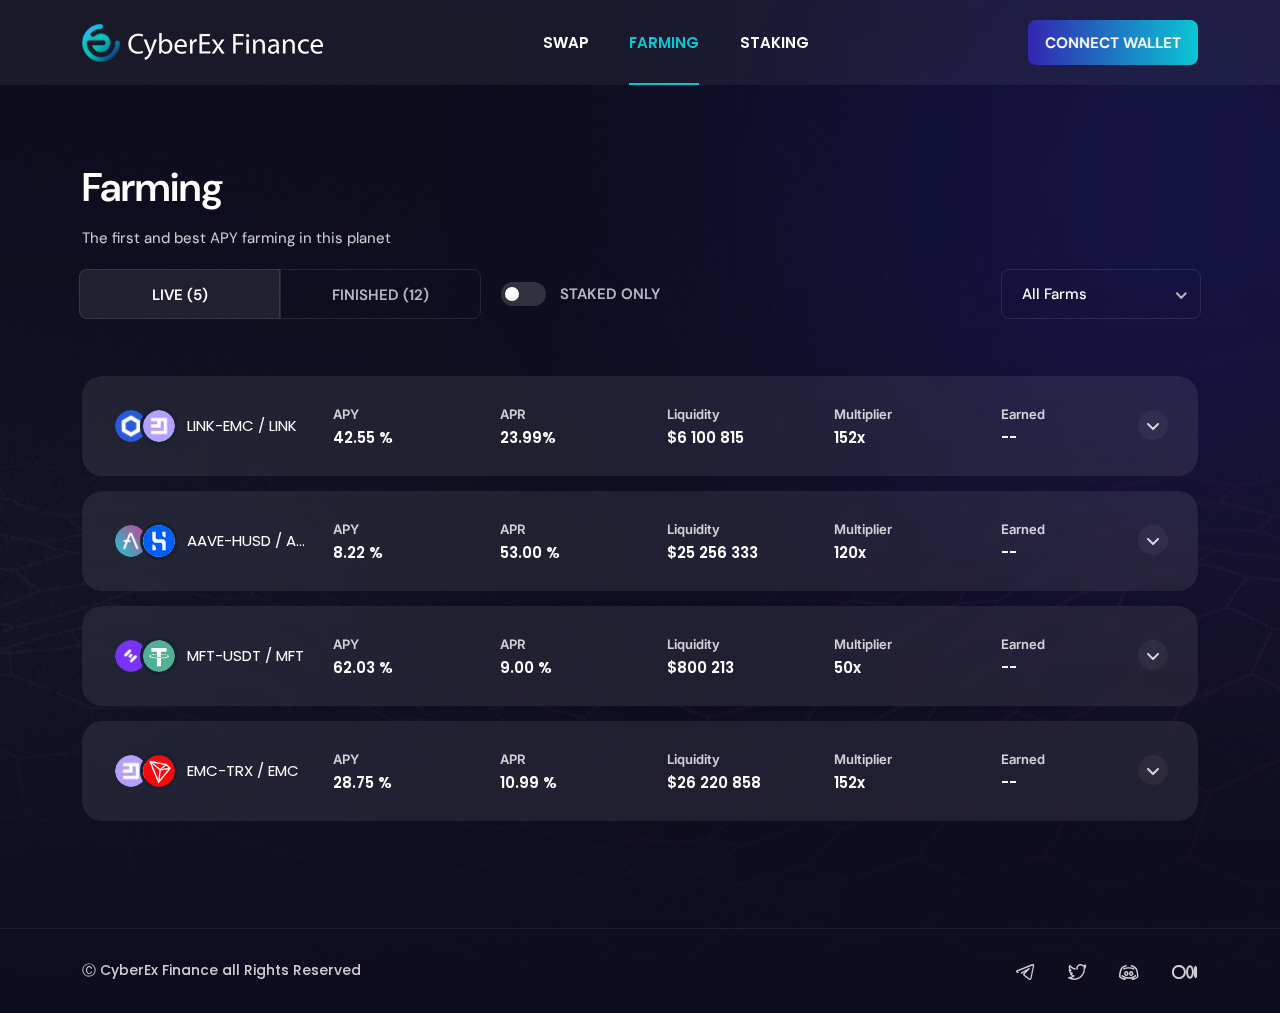
==== farming.html @ 599ffad2 "modified" ====
<!DOCTYPE html>
<html lang="en">

<head>
    <meta charset="UTF-8">
    <meta http-equiv="X-UA-Compatible" content="IE=edge">
    <meta name="viewport" content="width=device-width, initial-scale=1.0">
    <title>Exon - Home</title>

    <!-- favicon included here -->
    <link rel="shortcut icon" href="./assets/images/logo/fevicon.svg" type="image/x-icon">

    <!-- apple touch icon included here -->
    <link rel="apple-touch-icon" href="./assets/images/logo/fevicon.svg">

    <!-- All css files included here -->
    <!-- Bootstrap  v5.2.1 css -->
    <link rel="stylesheet" href="./assets/css/bootstrap.min.css">
    <!-- slick slider css -->
    <link rel="stylesheet" href="./assets/css/slick.css">
    <link rel="stylesheet" href="./assets/css/slick-theme.css">
    <!-- Nice Select css -->
    <link rel="stylesheet" href="./assets/css/niceCountryInput.css">
    <link rel="stylesheet" href="./assets/css/nice-select.css">
    <!-- custom css -->
    <link rel="stylesheet" href="./assets/css/style.css">
    <!-- responsive css -->
    <!-- <link rel="stylesheet" href="./assets/css/responsive.css"> -->
</head>

<body>
    <!-- Header Section Start -->
    <section class="header-section">
        <div class="container">
            <div class="header-inner">
                <a href="index.html" class="logo"><img src="./assets/images/logo/logo.png" alt="logo"></a>
                <div class="menu-lust">
                    <ul>
                        <li><a href="./index.html">swap</a></li>
                        <li><a href="./farming.html" class="active">farming</a></li>
                        <li><a href="./staking.html">staking</a></li>
                    </ul>
                </div>
                <button class="connect-btn connect-btn1 primary-btn">Connect Wallet</button>
                <div class="mobile-menu">
                    <button class="navbar-toggler" type="button" data-bs-toggle="offcanvas" data-bs-target="#offcanvasNavbar"
                        aria-controls="offcanvasNavbar" aria-label="Toggle navigation" fdprocessedid="7fbgmc">
                        <span class="iconify" data-icon="fa6-solid:bars"></span>
                    </button>
                    <div class="offcanvas offcanvas-end mobile-menu-body" tabindex="-1" id="offcanvasNavbar" aria-labelledby="offcanvasNavbarLabel">
                        <div class="offcanvas-header">
                            <a href="./index.html" class="logo"><img src="./assets/images/logo/logo.png" alt="logo"></a>
                            <button type="button" class="btn-close" data-bs-dismiss="offcanvas" aria-label="Close"><span class="iconify" data-icon="material-symbols:close-rounded"></span></button>
                        </div>
                        <div class="offcanvas-body">
                            <ul class="navbar-nav justify-content-end flex-grow-1 pe-3">
                                <ul class="mobile-menu-list">
                                    <li><a href="./index.html" class="active">swap</a></li>
                                    <li><a href="./farming.html">farming</a></li>
                                    <li><a href="./staking.html">staking</a></li>
                                    <li><button class="connect-btn primary-btn">Connect Wallet</button></li>
                                </ul>
                            </ul>
                        </div>
                    </div>
                </div>
            </div>
        </div>
    </section>
    <!-- Header Section End -->
    
    <!-- Banner Section Start -->
    <section class="banner-section">
        <div class="banner-shape">
            <img src="./assets/images/shape/banner-shape.png" alt="shape">
        </div>
        <div class="overlay">
            <div class="overlay2 uig-pt-160 uig-md-140-80">
                <div class="container uig-md-pb-80 uig-pb-92">
                    <!-- Breadcrumb section start -->
                    <div class="row">
                        <div class="col-md-12">
                            <div class="breadcrumb-content mb-25">
                                <div class="item-left">
                                    <h2>Farming</h2>
                                    <p>The first and best APY farming in this planet</p>
                                </div>
                            </div>
                        </div>
                    </div>
                    <!-- Breadcrumb section end -->

                <!-- Liquidity Farming Table Start -->
                <div class="row">
                    <div class="farming-table-btn-sections">
                        <div class="farming-table-btn-content">
                            <div class="farming-table-btns">
                                <ul class="liquidity-tab-btns1">
                                    <li><button class="liquidity-tablinks" onclick="openTab(event, 'Live')"
                                            id="liquidity-tablinks-defaultOpen">Live (5)</button></li>
                                    <li><button class="liquidity-tablinks"
                                            onclick="openTab(event, 'Finished')">Finished (12)</button></li>
                                </ul>
                                <div class="farming-toggle-switch">
                                    <label class="switch">
                                        <input type="checkbox">
                                        <span class="slider"></span>
                                    </label>
                                    <strong>Staked Only</strong>
                                </div>
                            </div>

                            <form action="/" method="post">
                                <select name="farms" id="farms" class="select-dropdown select-list2">
                                    <option value="all">All Farms</option>
                                    <option value="liquidity">Liquidity</option>
                                    <option value="apr">APR</option>
                                    <option value="stable">Stable</option>
                                </select>
                            </form>
                        </div>
                    </div>
                </div>

                <div class="liquidity-tabcontentOne">
                            <div id="Live" class="liquidity-tabcontent">
                                <div class="liquidity-tabcontent-inner">
                                    <div class="liquidity-pools-farming-table">
                                        <div class="liquidity-pools-farming-table-body">
                                            <div class="liquidity-pools-farming-table-row">
                                                <div class="liquidity-pools-farming-table-row-bg">
                                                    <div
                                                        class="liquidity-pools-farming-table-collaps-btn collapsBtn">
                                                        <ul>
                                                            <li>
                                                                <div class="liquidity-farmig-item-img">
                                                                    <span class="img-1"><img
                                                                            src="assets/images/liquidity/token6.png"
                                                                            alt="img"
                                                                            class="img-fluid" /></span>
                                                                    <span class="img-2"><img
                                                                            src="assets/images/liquidity/token6.2.png"
                                                                            alt="img"
                                                                            class="img-fluid" /></span>
                                                                </div>
                                                                <h5>LINK-EMC / LINK</h5>
                                                            </li>
                                                            <li><span>APY</span>42.55 %</li>
                                                            <li><span>APR</span>23.99%</li>
                                                            <li><span>Liquidity</span>$6 100 815</li>
                                                            <li><span>Multiplier</span>152x</li>
                                                            <li><span>Earned</span>--</li>
                                                        </ul>
                                                    </div>
                                                    <div
                                                        class="liquidity-pools-farming-table-collaps-content collapsContent">
                                                        <div
                                                            class="liquidity-pools-farming-table-collaps-content-inner">
                                                            <form>
                                                                <ol class="list1">
                                                                    <li>
                                                                        <div class="liquidity-collaps-input-top">
                                                                            <label>Deposit</label>
                                                                            <h6>Your balance: 156 AAVE</h6>
                                                                        </div>
                                                                        <div
                                                                            class="liquidity-collaps-input">
                                                                            <input type="text" value="0.00">
                                                                            <div
                                                                                class="liquidity-collaps-input-btns">
                                                                                <span>MAX</span>
                                                                                <button class="approve"
                                                                                    type="button">Approve</button>
                                                                            </div>
                                                                        </div>
                                                                    </li>

                                                                    <li>
                                                                        <label>Pending Rewards</label>
                                                                        <div class="pending-rewards-text">
                                                                            <h4>2.23 AAVE</h4>
                                                                            <button
                                                                                class="claim">Claim</button>
                                                                        </div>
                                                                    </li>
                                                                </ol>
                                                                <a href="add-liquidity.html" class="add-liquidity-link">Add Liquidity &nbsp; +</a>
                                                            </form>
                                                            <div
                                                                class="liquidity-pools-farming-table-collaps-footer">
                                                                <a href="#">Get AAVE-HUSD<span><img
                                                                            src="assets/images/icon/view-icon.svg"
                                                                            alt="icon"
                                                                            class="img-fluid" /></span></a>

                                                                <a href="#">View Contract <span><img
                                                                            src="assets/images/icon/view-icon.svg"
                                                                            alt="icon"
                                                                            class="img-fluid" /></span></a>

                                                                <a href="#">Unstaking Fee <span><img
                                                                            src="assets/images/icon/info-circle.svg"
                                                                            alt="icon"
                                                                            class="img-fluid" /></span></a>
                                                            </div>
                                                        </div>
                                                    </div>
                                                </div>
                                            </div>

                                            <div class="liquidity-pools-farming-table-row">
                                                <div class="liquidity-pools-farming-table-row-bg">
                                                    <div
                                                        class="liquidity-pools-farming-table-collaps-btn collapsBtn">
                                                        <ul>
                                                            <li>
                                                                <div class="liquidity-farmig-item-img">
                                                                    <span class="img-1"><img
                                                                            src="assets/images/liquidity/token5.png"
                                                                            alt="img"
                                                                            class="img-fluid" /></span>
                                                                    <span class="img-2"><img
                                                                            src="assets/images/liquidity/husd.svg"
                                                                            alt="img"
                                                                            class="img-fluid" /></span>
                                                                </div>
                                                                <h5>AAVE-HUSD / AAVE</h5>
                                                            </li>
                                                            <li><span>APY</span> 8.22 %</li>
                                                            <li><span>APR</span>53.00 %</li>
                                                            <li><span>Liquidity</span>$25 256 333</li>
                                                            <li><span>Multiplier</span>120x</li>
                                                            <li><span>Earned</span>--</li>
                                                        </ul>
                                                    </div>
                                                    <div
                                                        class="liquidity-pools-farming-table-collaps-content collapsContent">
                                                        <div
                                                            class="liquidity-pools-farming-table-collaps-content-inner">
                                                            <form>
                                                                <ol class="list1">
                                                                    <li>
                                                                        <div class="liquidity-collaps-input-top">
                                                                            <label>Deposit</label>
                                                                            <h6>Your balance: 156 AAVE</h6>
                                                                        </div>
                                                                        <div
                                                                            class="liquidity-collaps-input">
                                                                            <input type="text" value="0.00">
                                                                            <div
                                                                                class="liquidity-collaps-input-btns">
                                                                                <span>MAX</span>
                                                                                <button class="approve"
                                                                                    type="button">Approve</button>
                                                                            </div>
                                                                        </div>
                                                                    </li>

                                                                    <li>
                                                                        <label>Pending Rewards</label>
                                                                        <div class="pending-rewards-text">
                                                                            <h4>2.23 AAVE</h4>
                                                                            <button
                                                                                class="claim">Claim</button>
                                                                        </div>
                                                                    </li>
                                                                </ol>
                                                                <a href="add-liquidity.html" class="add-liquidity-link">Add Liquidity &nbsp; +</a>
                                                            </form>
                                                            <div
                                                                class="liquidity-pools-farming-table-collaps-footer">
                                                                <a href="#">Get AAVE-HUSD<span><img
                                                                            src="assets/images/icon/view-icon.svg"
                                                                            alt="icon"
                                                                            class="img-fluid" /></span></a>

                                                                <a href="#">View Contract <span><img
                                                                            src="assets/images/icon/view-icon.svg"
                                                                            alt="icon"
                                                                            class="img-fluid" /></span></a>

                                                                <a href="#">Unstaking Fee <span><img
                                                                            src="assets/images/icon/info-circle.svg"
                                                                            alt="icon"
                                                                            class="img-fluid" /></span></a>
                                                            </div>
                                                        </div>
                                                    </div>
                                                </div>
                                            </div>

                                            <div class="liquidity-pools-farming-table-row">
                                                <div class="liquidity-pools-farming-table-row-bg">
                                                    <div
                                                        class="liquidity-pools-farming-table-collaps-btn collapsBtn">
                                                        <ul>
                                                            <li>
                                                                <div class="liquidity-farmig-item-img">
                                                                    <span class="img-1"><img
                                                                            src="assets/images/liquidity/token3.png"
                                                                            alt="img"
                                                                            class="img-fluid" /></span>
                                                                    <span class="img-2"><img
                                                                            src="assets/images/liquidity/usdt.svg"
                                                                            alt="img"
                                                                            class="img-fluid" /></span>
                                                                </div>
                                                                <h5>MFT-USDT / MFT</h5>
                                                            </li>
                                                            <li><span>APY</span>62.03 %</li>
                                                            <li><span>APR</span>9.00 %</li>
                                                            <li><span>Liquidity</span>$800 213</li>
                                                            <li><span>Multiplier</span>50x</li>
                                                            <li><span>Earned</span>--</li>
                                                        </ul>
                                                    </div>
                                                    <div
                                                        class="liquidity-pools-farming-table-collaps-content collapsContent">
                                                        <div
                                                            class="liquidity-pools-farming-table-collaps-content-inner">
                                                            <form>
                                                                <ol class="list1">
                                                                    <li>
                                                                        <div class="liquidity-collaps-input-top">
                                                                            <label>Deposit</label>
                                                                            <h6>Your balance: 156 AAVE</h6>
                                                                        </div>
                                                                        <div
                                                                            class="liquidity-collaps-input">
                                                                            <input type="text" value="0.00">
                                                                            <div
                                                                                class="liquidity-collaps-input-btns">
                                                                                <span>MAX</span>
                                                                                <button class="approve"
                                                                                    type="button">Approve</button>
                                                                            </div>
                                                                        </div>
                                                                    </li>

                                                                    <li>
                                                                        <label>Pending Rewards</label>
                                                                        <div class="pending-rewards-text">
                                                                            <h4>2.23 AAVE</h4>
                                                                            <button
                                                                                class="claim">Claim</button>
                                                                        </div>
                                                                    </li>
                                                                </ol>
                                                                <a href="add-liquidity.html" class="add-liquidity-link">Add Liquidity &nbsp; +</a>
                                                            </form>
                                                            <div
                                                                class="liquidity-pools-farming-table-collaps-footer">
                                                                <a href="#">Get AAVE-HUSD<span><img
                                                                            src="assets/images/icon/view-icon.svg"
                                                                            alt="icon"
                                                                            class="img-fluid" /></span></a>

                                                                <a href="#">View Contract <span><img
                                                                            src="assets/images/icon/view-icon.svg"
                                                                            alt="icon"
                                                                            class="img-fluid" /></span></a>

                                                                <a href="#">Unstaking Fee <span><img
                                                                            src="assets/images/icon/info-circle.svg"
                                                                            alt="icon"
                                                                            class="img-fluid" /></span></a>
                                                            </div>
                                                        </div>
                                                    </div>
                                                </div>
                                            </div>

                                            <div class="liquidity-pools-farming-table-row">
                                                <div class="liquidity-pools-farming-table-row-bg">
                                                    <div
                                                        class="liquidity-pools-farming-table-collaps-btn collapsBtn">
                                                        <ul>
                                                            <li>
                                                                <div class="liquidity-farmig-item-img">
                                                                    <span class="img-1"><img
                                                                            src="assets/images/liquidity/token6.2.png"
                                                                            alt="img"
                                                                            class="img-fluid" /></span>
                                                                    <span class="img-2"><img
                                                                            src="assets/images/liquidity/trx.svg"
                                                                            alt="img"
                                                                            class="img-fluid" /></span>
                                                                </div>
                                                                <h5>EMC-TRX / EMC</h5>
                                                            </li>
                                                            <li><span>APY</span>28.75 %</li>
                                                            <li><span>APR</span>10.99 %</li>
                                                            <li><span>Liquidity</span>$26 220 858</li>
                                                            <li><span>Multiplier</span>152x</li>
                                                            <li><span>Earned</span>--</li>
                                                        </ul>
                                                    </div>
                                                    <div
                                                        class="liquidity-pools-farming-table-collaps-content collapsContent">
                                                        <div
                                                            class="liquidity-pools-farming-table-collaps-content-inner">
                                                            <form>
                                                                <ol class="list1">
                                                                    <li>
                                                                        <div class="liquidity-collaps-input-top">
                                                                            <label>Deposit</label>
                                                                            <h6>Your balance: 156 AAVE</h6>
                                                                        </div>
                                                                        <div
                                                                            class="liquidity-collaps-input">
                                                                            <input type="text" value="0.00">
                                                                            <div
                                                                                class="liquidity-collaps-input-btns">
                                                                                <span>MAX</span>
                                                                                <button class="approve"
                                                                                    type="button">Approve</button>
                                                                            </div>
                                                                        </div>
                                                                    </li>

                                                                    <li>
                                                                        <label>Pending Rewards</label>
                                                                        <div class="pending-rewards-text">
                                                                            <h4>2.23 AAVE</h4>
                                                                            <button
                                                                                class="claim">Claim</button>
                                                                        </div>
                                                                    </li>
                                                                </ol>
                                                                <a href="add-liquidity.html" class="add-liquidity-link">Add Liquidity &nbsp; +</a>
                                                            </form>
                                                            <div
                                                                class="liquidity-pools-farming-table-collaps-footer">
                                                                <a href="#">Get AAVE-HUSD<span><img
                                                                            src="assets/images/icon/view-icon.svg"
                                                                            alt="icon"
                                                                            class="img-fluid" /></span></a>

                                                                <a href="#">View Contract <span><img
                                                                            src="assets/images/icon/view-icon.svg"
                                                                            alt="icon"
                                                                            class="img-fluid" /></span></a>

                                                                <a href="#">Unstaking Fee <span><img
                                                                            src="assets/images/icon/info-circle.svg"
                                                                            alt="icon"
                                                                            class="img-fluid" /></span></a>
                                                            </div>
                                                        </div>
                                                    </div>
                                                </div>
                                            </div>
                                        </div>
                                    </div>
                                </div>
                            </div>

                            <div id="Finished" class="liquidity-tabcontent">
                                <div class="liquidity-tabcontent-inner">
                                    <div class="liquidity-pools-farming-table">
                                        <div class="liquidity-pools-farming-table-body">
                                            <div class="liquidity-pools-farming-table-row">
                                                <div class="liquidity-pools-farming-table-row-bg">
                                                    <div
                                                        class="liquidity-pools-farming-table-collaps-btn collapsBtn">
                                                        <ul>
                                                            <li>
                                                                <div class="liquidity-farmig-item-img">
                                                                    <span class="img-1"><img
                                                                            src="assets/images/liquidity/token6.2.png"
                                                                            alt="img"
                                                                            class="img-fluid" /></span>
                                                                    <span class="img-2"><img
                                                                            src="assets/images/liquidity/trx.svg"
                                                                            alt="img"
                                                                            class="img-fluid" /></span>
                                                                </div>
                                                                <h5>EMC-TRX / EMC</h5>
                                                            </li>
                                                            <li><span>APY</span>28.75 %</li>
                                                            <li><span>APR</span>10.99 %</li>
                                                            <li><span>Liquidity</span>$26 220 858</li>
                                                            <li><span>Multiplier</span>152x</li>
                                                            <li><span>Earned</span>--</li>
                                                        </ul>
                                                    </div>
                                                    <div
                                                        class="liquidity-pools-farming-table-collaps-content collapsContent">
                                                        <div
                                                            class="liquidity-pools-farming-table-collaps-content-inner">
                                                            <form>
                                                                <ol class="list1">
                                                                    <li>
                                                                        <div class="liquidity-collaps-input-top">
                                                                            <label>Deposit</label>
                                                                            <h6>Your balance: 156 AAVE</h6>
                                                                        </div>
                                                                        <div
                                                                            class="liquidity-collaps-input">
                                                                            <input type="text" value="0.00">
                                                                            <div
                                                                                class="liquidity-collaps-input-btns">
                                                                                <span>MAX</span>
                                                                                <button class="approve"
                                                                                    type="button">Approve</button>
                                                                            </div>
                                                                        </div>
                                                                    </li>

                                                                    <li>
                                                                        <label>Pending Rewards</label>
                                                                        <div class="pending-rewards-text">
                                                                            <h4>2.23 AAVE</h4>
                                                                            <button
                                                                                class="claim">Claim</button>
                                                                        </div>
                                                                    </li>
                                                                </ol>
                                                                <a href="add-liquidity.html" class="add-liquidity-link">Add Liquidity &nbsp; +</a>
                                                            </form>
                                                            <div
                                                                class="liquidity-pools-farming-table-collaps-footer">
                                                                <a href="#">Get AAVE-HUSD<span><img
                                                                            src="assets/images/icon/view-icon.svg"
                                                                            alt="icon"
                                                                            class="img-fluid" /></span></a>

                                                                <a href="#">View Contract <span><img
                                                                            src="assets/images/icon/view-icon.svg"
                                                                            alt="icon"
                                                                            class="img-fluid" /></span></a>

                                                                <a href="#">Unstaking Fee <span><img
                                                                            src="assets/images/icon/info-circle.svg"
                                                                            alt="icon"
                                                                            class="img-fluid" /></span></a>
                                                            </div>
                                                        </div>
                                                    </div>
                                                </div>
                                            </div>

                                            <div class="liquidity-pools-farming-table-row">
                                                <div class="liquidity-pools-farming-table-row-bg">
                                                    <div
                                                        class="liquidity-pools-farming-table-collaps-btn collapsBtn">
                                                        <ul>
                                                            <li>
                                                                <div class="liquidity-farmig-item-img">
                                                                    <span class="img-1"><img
                                                                            src="assets/images/liquidity/token5.png"
                                                                            alt="img"
                                                                            class="img-fluid" /></span>
                                                                    <span class="img-2"><img
                                                                            src="assets/images/liquidity/husd.svg"
                                                                            alt="img"
                                                                            class="img-fluid" /></span>
                                                                </div>
                                                                <h5>AAVE-HUSD / AAVE</h5>
                                                            </li>
                                                            <li><span>APY</span> 8.22 %</li>
                                                            <li><span>APR</span>53.00 %</li>
                                                            <li><span>Liquidity</span>$25 256 333</li>
                                                            <li><span>Multiplier</span>120x</li>
                                                            <li><span>Earned</span>--</li>
                                                        </ul>
                                                    </div>
                                                    <div
                                                        class="liquidity-pools-farming-table-collaps-content collapsContent">
                                                        <div
                                                            class="liquidity-pools-farming-table-collaps-content-inner">
                                                            <form>
                                                                <ol class="list1">
                                                                    <li>
                                                                        <div class="liquidity-collaps-input-top">
                                                                            <label>Deposit</label>
                                                                            <h6>Your balance: 156 AAVE</h6>
                                                                        </div>
                                                                        <div
                                                                            class="liquidity-collaps-input">
                                                                            <input type="text" value="0.00">
                                                                            <div
                                                                                class="liquidity-collaps-input-btns">
                                                                                <span>MAX</span>
                                                                                <button class="approve"
                                                                                    type="button">Approve</button>
                                                                            </div>
                                                                        </div>
                                                                    </li>

                                                                    <li>
                                                                        <label>Pending Rewards</label>
                                                                        <div class="pending-rewards-text">
                                                                            <h4>2.23 AAVE</h4>
                                                                            <button
                                                                                class="claim">Claim</button>
                                                                        </div>
                                                                    </li>
                                                                </ol>
                                                                <a href="add-liquidity.html" class="add-liquidity-link">Add Liquidity &nbsp; +</a>
                                                            </form>
                                                            <div
                                                                class="liquidity-pools-farming-table-collaps-footer">
                                                                <a href="#">Get AAVE-HUSD<span><img
                                                                            src="assets/images/icon/view-icon.svg"
                                                                            alt="icon"
                                                                            class="img-fluid" /></span></a>

                                                                <a href="#">View Contract <span><img
                                                                            src="assets/images/icon/view-icon.svg"
                                                                            alt="icon"
                                                                            class="img-fluid" /></span></a>

                                                                <a href="#">Unstaking Fee <span><img
                                                                            src="assets/images/icon/info-circle.svg"
                                                                            alt="icon"
                                                                            class="img-fluid" /></span></a>
                                                            </div>
                                                        </div>
                                                    </div>
                                                </div>
                                            </div>

                                            <div class="liquidity-pools-farming-table-row">
                                                <div class="liquidity-pools-farming-table-row-bg">
                                                    <div
                                                        class="liquidity-pools-farming-table-collaps-btn collapsBtn">
                                                        <ul>
                                                            <li>
                                                                <div class="liquidity-farmig-item-img">
                                                                    <span class="img-1"><img
                                                                            src="assets/images/liquidity/token3.png"
                                                                            alt="img"
                                                                            class="img-fluid" /></span>
                                                                    <span class="img-2"><img
                                                                            src="assets/images/liquidity/usdt.svg"
                                                                            alt="img"
                                                                            class="img-fluid" /></span>
                                                                </div>
                                                                <h5>MFT-USDT / MFT</h5>
                                                            </li>
                                                            <li><span>APY</span>62.03 %</li>
                                                            <li><span>APR</span>9.00 %</li>
                                                            <li><span>Liquidity</span>$800 213</li>
                                                            <li><span>Multiplier</span>50x</li>
                                                            <li><span>Earned</span>--</li>
                                                        </ul>
                                                    </div>
                                                    <div
                                                        class="liquidity-pools-farming-table-collaps-content collapsContent">
                                                        <div
                                                            class="liquidity-pools-farming-table-collaps-content-inner">
                                                            <form>
                                                                <ol class="list1">
                                                                    <li>
                                                                        <div class="liquidity-collaps-input-top">
                                                                            <label>Deposit</label>
                                                                            <h6>Your balance: 156 AAVE</h6>
                                                                        </div>
                                                                        <div
                                                                            class="liquidity-collaps-input">
                                                                            <input type="text" value="0.00">
                                                                            <div
                                                                                class="liquidity-collaps-input-btns">
                                                                                <span>MAX</span>
                                                                                <button class="approve"
                                                                                    type="button">Approve</button>
                                                                            </div>
                                                                        </div>
                                                                    </li>

                                                                    <li>
                                                                        <label>Pending Rewards</label>
                                                                        <div class="pending-rewards-text">
                                                                            <h4>2.23 AAVE</h4>
                                                                            <button
                                                                                class="claim">Claim</button>
                                                                        </div>
                                                                    </li>
                                                                </ol>
                                                                <a href="add-liquidity.html" class="add-liquidity-link">Add Liquidity &nbsp; +</a>
                                                            </form>
                                                            <div
                                                                class="liquidity-pools-farming-table-collaps-footer">
                                                                <a href="#">Get AAVE-HUSD<span><img
                                                                            src="assets/images/icon/view-icon.svg"
                                                                            alt="icon"
                                                                            class="img-fluid" /></span></a>

                                                                <a href="#">View Contract <span><img
                                                                            src="assets/images/icon/view-icon.svg"
                                                                            alt="icon"
                                                                            class="img-fluid" /></span></a>

                                                                <a href="#">Unstaking Fee <span><img
                                                                            src="assets/images/icon/info-circle.svg"
                                                                            alt="icon"
                                                                            class="img-fluid" /></span></a>
                                                            </div>
                                                        </div>
                                                    </div>
                                                </div>
                                            </div>

                                            <div class="liquidity-pools-farming-table-row">
                                                <div class="liquidity-pools-farming-table-row-bg">
                                                    <div
                                                        class="liquidity-pools-farming-table-collaps-btn collapsBtn">
                                                        <ul>
                                                            <li>
                                                                <div class="liquidity-farmig-item-img">
                                                                    <span class="img-1"><img
                                                                            src="assets/images/liquidity/token6.png"
                                                                            alt="img"
                                                                            class="img-fluid" /></span>
                                                                    <span class="img-2"><img
                                                                            src="assets/images/liquidity/token6.2.png"
                                                                            alt="img"
                                                                            class="img-fluid" /></span>
                                                                </div>
                                                                <h5>LINK-EMC / LINK</h5>
                                                            </li>
                                                            <li><span>APY</span>42.55 %</li>
                                                            <li><span>APR</span>23.99%</li>
                                                            <li><span>Liquidity</span>$6 100 815</li>
                                                            <li><span>Multiplier</span>152x</li>
                                                            <li><span>Earned</span>--</li>
                                                        </ul>
                                                    </div>
                                                    <div
                                                        class="liquidity-pools-farming-table-collaps-content collapsContent">
                                                        <div
                                                            class="liquidity-pools-farming-table-collaps-content-inner">
                                                            <form>
                                                                <ol class="list1">
                                                                    <li>
                                                                        <div class="liquidity-collaps-input-top">
                                                                            <label>Deposit</label>
                                                                            <h6>Your balance: 156 AAVE</h6>
                                                                        </div>
                                                                        <div
                                                                            class="liquidity-collaps-input">
                                                                            <input type="text" value="0.00">
                                                                            <div
                                                                                class="liquidity-collaps-input-btns">
                                                                                <span>MAX</span>
                                                                                <button class="approve"
                                                                                    type="button">Approve</button>
                                                                            </div>
                                                                        </div>
                                                                    </li>

                                                                    <li>
                                                                        <label>Pending Rewards</label>
                                                                        <div class="pending-rewards-text">
                                                                            <h4>2.23 AAVE</h4>
                                                                            <button
                                                                                class="claim">Claim</button>
                                                                        </div>
                                                                    </li>
                                                                </ol>
                                                                <a href="add-liquidity.html" class="add-liquidity-link">Add Liquidity &nbsp; +</a>
                                                            </form>
                                                            <div
                                                                class="liquidity-pools-farming-table-collaps-footer">
                                                                <a href="#">Get AAVE-HUSD<span><img
                                                                            src="assets/images/icon/view-icon.svg"
                                                                            alt="icon"
                                                                            class="img-fluid" /></span></a>

                                                                <a href="#">View Contract <span><img
                                                                            src="assets/images/icon/view-icon.svg"
                                                                            alt="icon"
                                                                            class="img-fluid" /></span></a>

                                                                <a href="#">Unstaking Fee <span><img
                                                                            src="assets/images/icon/info-circle.svg"
                                                                            alt="icon"
                                                                            class="img-fluid" /></span></a>
                                                            </div>
                                                        </div>
                                                    </div>
                                                </div>
                                            </div>

                                            
                                        </div>
                                    </div>
                                </div>
                            </div>
                        </div>
                <!-- Liquidity Farming  Table End -->
                </div>
                <!-- footer section start -->
                <div class="footer-section">
                    <div class="container">
                        <div class="footer-inner">
                            <p>Ⓒ CyberEx Finance all Rights Reserved</p>
                            <ul>
                                <li><a href="#" target="_blank"><img src="./assets/images/icon/telegram.svg" alt="icon"></a></li>
                                <li><a href="#" target="_blank"><img src="./assets/images/icon/twitter.svg" alt="icon"></a></li>
                                <li><a href="#" target="_blank"><img src="./assets/images/icon/discord.svg" alt="icon"></a></li>
                                <li><a href="#" target="_blank"><img src="./assets/images/icon/medium.svg" alt="icon"></a></li>
                            </ul>
                        </div>
                    </div>
                </div>
                <!-- footer section end -->
            </div>
        </div>
    </section>
    <!-- Banner Section End -->

    <!-- All javascript files included here -->
    <!-- jQuery v3.6.1 js -->
    <script src="./assets/js/jquery-3.6.1.min.js"></script>
    <!-- Bootstrap  v5.2.1 js -->
    <script src="./assets/js/bootstrap.min.js"></script>
    <!-- Iconify v3.0.0 js -->
    <script src="./assets/js/iconify.min.js"></script>
    <!-- modernizr js -->
    <script src="./assets/js/modernizr.js"></script>
    <!-- slick slider js -->
    <script src="./assets/js/slick.min.js"></script>    
    <!-- nice Select js -->
    <script src="./assets/js/jquery-nice-select.js"></script>
    <!-- Swap Token js -->
    <script src="./assets/js/swap-token.js"></script>
    <!-- Time Counter js -->
    <script src="./assets/js/time-counter.js"></script>
    <!-- Metamask Js -->
    <script src="./assets/js/metamask.js"></script>
    <script src="./assets/js/metamaskhandler.js"></script>
    <script src="./assets/js/web3.min.js"></script>
    <!-- custom js -->
    <script src="./assets/js/main.js"></script>


    <script>
        // liquidity Table Collaps
        let collapsHeading = document.querySelectorAll(".liquidity-pools-farming-table-collaps-btn");
        let collapsPanel = document.querySelectorAll(".liquidity-pools-farming-table-collaps-content");

        for (let i = 0; i < collapsHeading.length; i++) {
            // Execute whenever an accordion is clicked 
            collapsHeading[i].onclick = function () {
                if (this.nextElementSibling.style.maxHeight) {
                    hidePanels(); // Hide All open Panels 
                } else {
                    showPanel(this); // Show the panel
                }
            };
        };

        // Function to Show a Panel
        function showPanel(elem) {
            hidePanels();
            elem.classList.add("active");
            elem.nextElementSibling.style.maxHeight = elem.nextElementSibling.scrollHeight + "px";
        };

        // Function to Hide all shown Panels
        function hidePanels() {
            for (let i = 0; i < collapsPanel.length; i++) {
                collapsPanel[i].style.maxHeight = null;
                collapsHeading[i].classList.remove("active");
            }
        };
    </script>

    <script>
        /*------------- 
        Add Liquidity Table Tab
        -----------------*/
        function openTab(evt, tabName) {
            var i, tabcontent, tablinks;
            tabcontent = document.getElementsByClassName("liquidity-tabcontent");
            for (i = 0; i < tabcontent.length; i++) {
                tabcontent[i].style.display = "none";
            }
            tablinks = document.getElementsByClassName("liquidity-tablinks");
            for (i = 0; i < tablinks.length; i++) {
                tablinks[i].className = tablinks[i].className.replace(" active", "");
            }
            document.getElementById(tabName).style.display = "block";
            evt.currentTarget.className += " active";
        }

        // Get the element with id="defaultOpen" and click on it
        document.getElementById("liquidity-tablinks-defaultOpen").click();



        /*------------- 
        Add Liquidity Table Tab 2
        -----------------*/
        function openTab2(evt, tabName2) {
            var i, tabcontent, tablinks;
            tabcontent = document.getElementsByClassName("liquidity-tabcontent2");
            for (i = 0; i < tabcontent.length; i++) {
                tabcontent[i].style.display = "none";
            }
            tablinks = document.getElementsByClassName("liquidity-tablinks2");
            for (i = 0; i < tablinks.length; i++) {
                tablinks[i].className = tablinks[i].className.replace(" active", "");
            }
            document.getElementById(tabName2).style.display = "block";
            evt.currentTarget.className += " active";
        }

        // Get the element with id="defaultOpen" and click on it
        document.getElementById("liquidity-tablinks-defaultOpen2").click();
    </script>

    <script>
        /*---------------------------
    select dropdown script start
    ---------------------------*/
    var selectDropdown = $('.select-dropdown');
    selectDropdown.niceSelect();
    /*---------------------------
    select dropdown script end
    ---------------------------*/
    </script>
    
</body>

</html>
---- assets/css/niceCountryInput.css ----
.niceCountryInputMenu {
    background: white !important;
    color: black !important;
    border: 1px solid #a8a8a8;
    cursor: pointer;
     /*
    font-family: Arial;
    font-size: 12px;
    */
}
.niceCountryInputMenuDefaultText {
    width: 270px;
    display: inline-block;
    white-space: nowrap;
    overflow: hidden;
    text-overflow: ellipsis;
}
.niceCountryInputMenuDefaultText a:hover {
    text-decoration: none;
}
.niceCountryInputMenu a {
    color: black !important;
}
.niceCountryInputMenuDropdown {
    /*border-left: 1px solid #a8a8a8;*/
    height: 25px;
    width: 21px;
    float: right;
    line-height: 25px;
    text-align: center;
    position: relative;
    right: 0;
    color: black;
}
.niceCountryInputMenuDropdownContent {
    border: 1px solid #a8a8a8;
    border-top: 0;
    max-height: 200px;
    overflow-y: scroll;
    overflow-x: hidden;
}
.niceCountryInputMenuDropdownContent a {
    height: 25px;
    line-height: 25px;
    display: block;
    width: 100%;
    color: black !important;
    overflow: hidden;
    text-decoration: none;
    /*
    font-family: Arial;
    font-size: 12px;
    */
}
.niceCountryInputMenuDropdownContent a:hover {
    background-color: gray !important;
    color: white !important;
    text-decoration: none;
}
.niceCountryInputMenuFilter {
    border: 1px solid #a8a8a8;
    border-top: 0;
    border-bottom: 0;
}
.niceCountryInputMenuFilter input {
    width: 100%;
    width: calc(100% - 10px);
    margin: 5px;
    padding: 5px;
}
.niceCountryInputMenuCountryFlag {
    border: 1px solid #d3d3d3;
    width: 18px;
    height: 13px;
    margin-left: 5px;
    margin-right: 5px;
}
.niceCountryInputMenuCountryNoFlag {
    display: inline-block;
    border: 1px solid black;
    background: white;
    color: black;
    line-height: 15px;
    text-align: center;
    width: 22px;
    margin-left: 5px;
    margin-right: 5px;
    font-size: 13px;
}
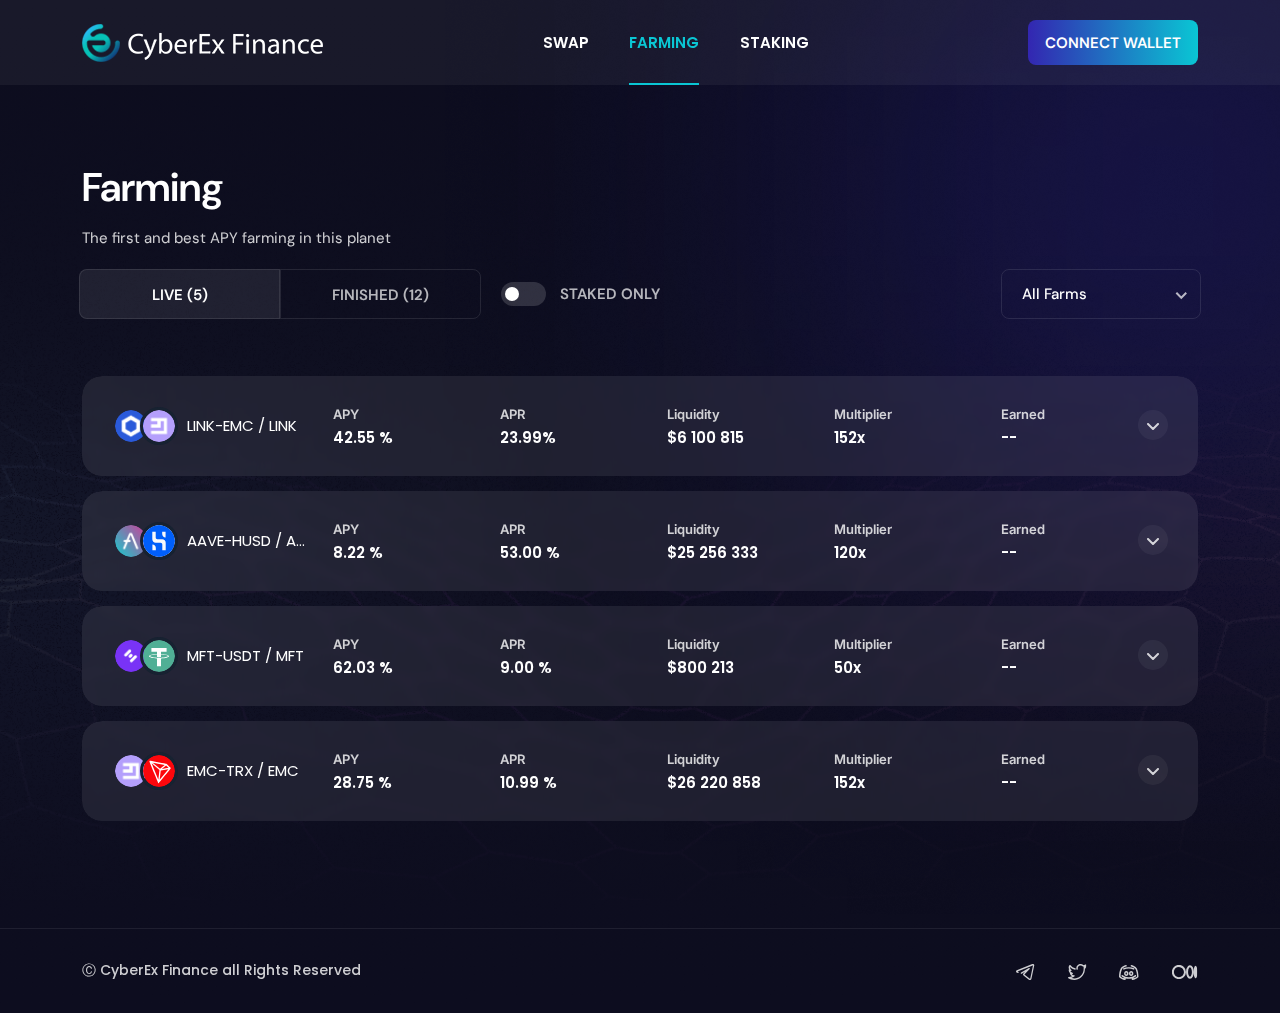
==== commit b03eae6c: "modified" ====
--- a/farming.html
+++ b/farming.html
@@ -5,13 +5,13 @@
     <meta charset="UTF-8">
     <meta http-equiv="X-UA-Compatible" content="IE=edge">
     <meta name="viewport" content="width=device-width, initial-scale=1.0">
-    <title>Exon - Home</title>
+    <title>Cyber Ex - Farming</title>
 
     <!-- favicon included here -->
-    <link rel="shortcut icon" href="./assets/images/logo/fevicon.svg" type="image/x-icon">
+    <link rel="shortcut icon" href="./assets/images/logo/fevicon.png" type="image/x-icon">
 
     <!-- apple touch icon included here -->
-    <link rel="apple-touch-icon" href="./assets/images/logo/fevicon.svg">
+    <link rel="apple-touch-icon" href="./assets/images/logo/fevicon.png">
 
     <!-- All css files included here -->
     <!-- Bootstrap  v5.2.1 css -->
@@ -75,7 +75,7 @@
             <img src="./assets/images/shape/banner-shape.png" alt="shape">
         </div>
         <div class="overlay">
-            <div class="overlay2 uig-pt-160 uig-md-140-80">
+            <div class="overlay2 uig-pt-160 uig-md-pt-130">
                 <div class="container uig-md-pb-80 uig-pb-92">
                     <!-- Breadcrumb section start -->
                     <div class="row">
@@ -818,16 +818,11 @@
     <script src="./assets/js/bootstrap.min.js"></script>
     <!-- Iconify v3.0.0 js -->
     <script src="./assets/js/iconify.min.js"></script>
-    <!-- modernizr js -->
-    <script src="./assets/js/modernizr.js"></script>
-    <!-- slick slider js -->
-    <script src="./assets/js/slick.min.js"></script>    
+    <!-- modernizr js -->   
     <!-- nice Select js -->
     <script src="./assets/js/jquery-nice-select.js"></script>
     <!-- Swap Token js -->
     <script src="./assets/js/swap-token.js"></script>
-    <!-- Time Counter js -->
-    <script src="./assets/js/time-counter.js"></script>
     <!-- Metamask Js -->
     <script src="./assets/js/metamask.js"></script>
     <script src="./assets/js/metamaskhandler.js"></script>
--- a/assets/css/style.css
+++ b/assets/css/style.css
@@ -28378,6 +28378,7 @@
   font-weight: 700;
   color: #ffffff;
   text-transform: uppercase;
+  margin-bottom: 5px;
 }
 .swap-token-content input {
   padding: 0;
@@ -28419,7 +28420,7 @@
 .swap-item-left {
   background: rgba(255, 255, 255, 0.0392156863);
   border-radius: 8px 0 0 8px;
-  min-height: 105px;
+  min-height: 109px;
   display: flex;
   align-items: flex-start;
   justify-content: center;
@@ -28526,6 +28527,9 @@
 .theme-modal .modal-body {
   padding: 0;
 }
+.theme-modal .modal-body form {
+  padding: 0px 40px;
+}
 .theme-modal h5 {
   font-size: 24px;
   font-weight: 600;
@@ -28557,8 +28561,8 @@
 
 /* select-token-search style */
 .select-token-search {
-  margin: 0 40px 30px;
-  width: 350px;
+  margin-bottom: 30px;
+  width: 100%;
   height: 60px;
   background: rgba(255, 255, 255, 0.0784313725);
   -webkit-backdrop-filter: blur(10px);
@@ -29430,6 +29434,11 @@
   left: 0px;
   z-index: 999;
 }
+.header-section.sticky {
+  background: rgba(25, 25, 42, 0.9);
+  -webkit-backdrop-filter: blur(5px);
+          backdrop-filter: blur(5px);
+}
 
 .header-inner {
   display: flex;
@@ -29569,6 +29578,7 @@
   background-size: cover;
   min-height: 100vh;
   position: relative;
+  background-attachment: fixed;
 }
 .banner-section .banner-shape {
   position: fixed;
